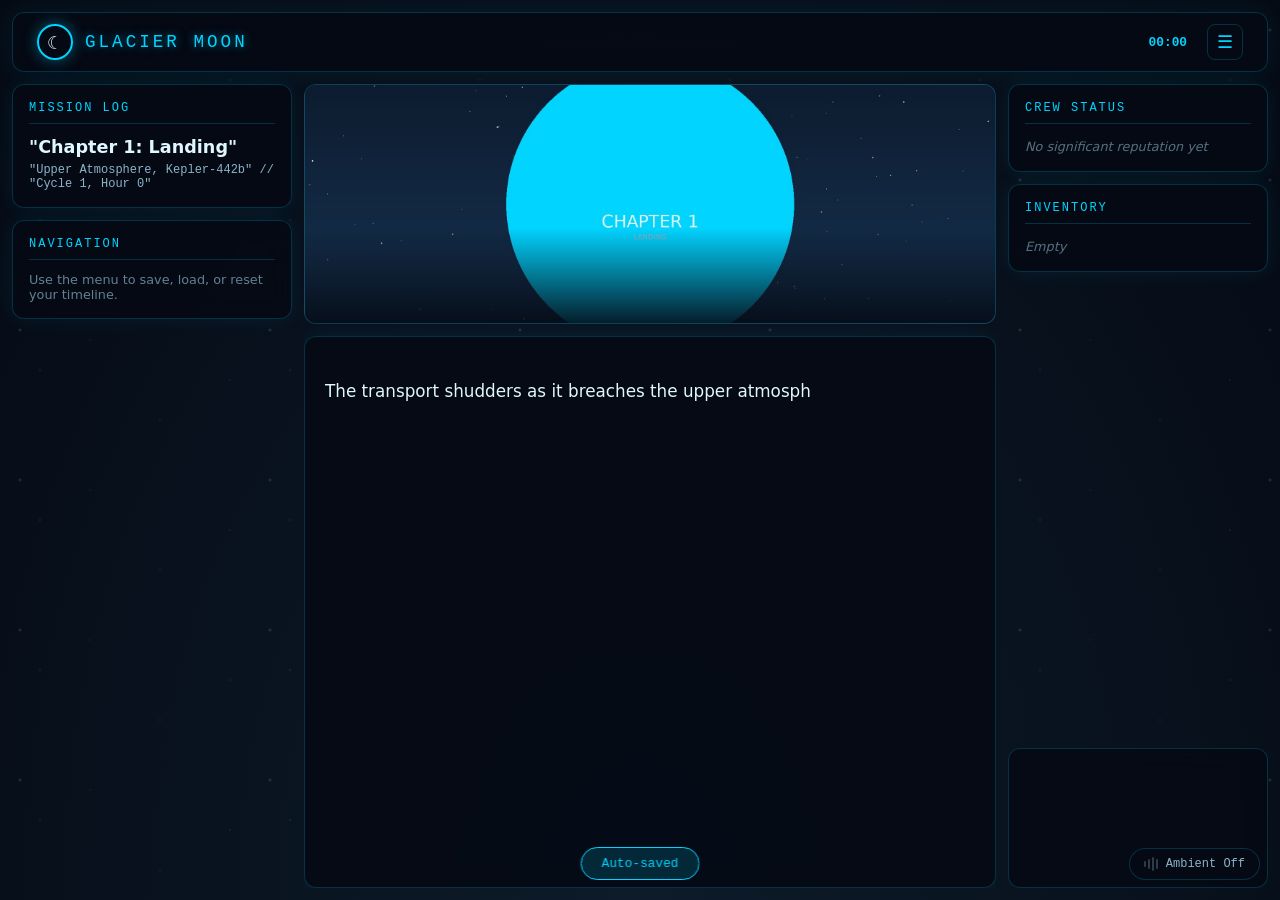
==== index.html @ 94b6f499 "feat: wire up modular V2 engine with markdown chapters, HUD, TTS, ambient audio" ====
<!DOCTYPE html>
<html lang="en">
<head>
<meta charset="UTF-8">
<meta name="viewport" content="width=device-width, initial-scale=1.0">
<title>Glacier Moon Outpost — Interactive Story</title>
<link rel="stylesheet" href="css/glacier.css">
<style>
  /* Audio toggle button */
  #audio-toggle {
    position: fixed;
    bottom: 20px;
    right: 20px;
    z-index: 50;
    padding: 8px 14px;
    background: rgba(5, 10, 20, 0.88);
    border: 1px solid rgba(0, 212, 255, 0.2);
    border-radius: 20px;
    font-size: 0.75rem;
    color: #8ab4c7;
    cursor: pointer;
    display: flex;
    align-items: center;
    gap: 8px;
    transition: all 0.2s;
    font-family: 'Courier New', monospace;
  }
  #audio-toggle:hover { border-color: #00d4ff; color: #00d4ff; }
  .sound-wave { display: flex; gap: 2px; align-items: center; height: 14px; }
  .sound-wave span { width: 2px; background: currentColor; border-radius: 1px; animation: wave 1s infinite ease-in-out; }
  .sound-wave span:nth-child(1) { height: 6px; animation-delay: 0s; }
  .sound-wave span:nth-child(2) { height: 10px; animation-delay: 0.2s; }
  .sound-wave span:nth-child(3) { height: 14px; animation-delay: 0.4s; }
  .sound-wave span:nth-child(4) { height: 10px; animation-delay: 0.6s; }
  @keyframes wave { 0%,100% { transform: scaleY(0.6); opacity: 0.4; } 50% { transform: scaleY(1); opacity: 1; } }
  .sound-wave.paused span { animation-play-state: paused; opacity: 0.3; }

  /* TTS button in dialogue */
  .speak-btn {
    width: 22px;
    height: 22px;
    border-radius: 50%;
    border: 1px solid var(--char-color, #00d4ff);
    background: transparent;
    color: var(--char-color, #00d4ff);
    cursor: pointer;
    font-size: 0.7rem;
    display: inline-flex;
    align-items: center;
    justify-content: center;
    transition: all 0.2s;
    margin-left: 8px;
  }
  .speak-btn:hover { background: var(--char-color, #00d4ff); color: #050a14; }
  .speak-btn.speaking { background: var(--char-color, #00d4ff); color: #050a14; animation: pulse 1s infinite; }
  @keyframes pulse { 0%,100% { opacity: 1; } 50% { opacity: 0.5; } }
</style>
</head>
<body>

<div id="glacier-app">
  <!-- Header -->
  <header class="app-header">
    <div class="logo">
      <div class="logo-icon">&#9790;</div>
      <div class="logo-text">GLACIER MOON</div>
    </div>
    <div class="header-meta">
      <span id="play-time">00:00</span>
      <button id="btn-menu" class="btn-icon" title="Menu">&#9776;</button>
    </div>
  </header>

  <!-- Left Panel: Chapter Info -->
  <aside class="left-panel">
    <div class="panel-box chapter-info">
      <div class="panel-title">Mission Log</div>
      <h2 id="chapter-title">Connecting...</h2>
      <div id="location-time">--</div>
    </div>
    <div class="panel-box">
      <div class="panel-title">Navigation</div>
      <div style="font-size:0.8rem;color:var(--text-secondary);opacity:0.7">
        Use the menu to save, load, or reset your timeline.
      </div>
    </div>
  </aside>

  <!-- Main Story Area -->
  <main class="main-panel">
    <div class="image-frame">
      <img id="chapter-image" src="" alt="Chapter scene">
    </div>
    <div class="story-scroll" id="story-content">
      <div class="content-block narration">
        <div class="narration-text">Establishing connection to GL-7 outpost...</div>
      </div>
    </div>
  </main>

  <!-- Right Panel: Stats & Inventory -->
  <aside class="right-panel">
    <div class="panel-box">
      <div class="panel-title">Crew Status</div>
      <div id="stats-panel"><span class="empty-hud">Awaiting telemetry...</span></div>
    </div>
    <div class="panel-box">
      <div class="panel-title">Inventory</div>
      <div id="inventory-panel"><span class="empty-hud">Empty</span></div>
    </div>
  </aside>

  <!-- Choices -->
  <div class="choices-area" id="choices-container">
    <button class="choice-btn continue-btn" onclick="location.reload()">
      <span class="choice-text">&#8635; Retry Connection</span>
    </button>
  </div>
</div>

<!-- Save Indicator -->
<div id="save-indicator">Auto-saved</div>

<!-- Menu Overlay -->
<div id="menu-overlay" class="menu-overlay">
  <div class="menu-box">
    <button id="btn-close-menu" class="menu-close">&times;</button>
    <h2>SYSTEM MENU</h2>
    <button id="btn-save" class="menu-btn">&#128190; Export Save Code</button>
    <button id="btn-load" class="menu-btn">&#128194; Import Save Code</button>
    <button id="btn-reset" class="menu-btn danger">&#9851; Reset Timeline</button>
  </div>
</div>

<!-- Ambient Audio Toggle -->
<div id="audio-toggle" onclick="toggleAmbient()">
  <div class="sound-wave paused" id="wave-icon"><span></span><span></span><span></span><span></span></div>
  <span id="audio-label">Ambient Off</span>
</div>

<!-- Scripts -->
<script src="js/state.js"></script>
<script src="js/parser.js"></script>
<script src="js/engine.js"></script>

<script>
// ================= AMBIENT AUDIO (Web Audio API) =================
let ambientEnabled = false;
let ambientCtx = null;
let ambientOsc = null;
let ambientGain = null;

function toggleAmbient() {
  if (!ambientEnabled) {
    startAmbient();
  } else {
    stopAmbient();
  }
}

function startAmbient() {
  if (!window.AudioContext && !window.webkitAudioContext) {
    console.warn("Web Audio not supported");
    return;
  }
  ambientCtx = new (window.AudioContext || window.webkitAudioContext)();

  const freqs = [55, 110, 165];
  ambientGain = ambientCtx.createGain();
  ambientGain.gain.value = 0.08;
  ambientGain.connect(ambientCtx.destination);

  ambientOsc = freqs.map(f => {
    const osc = ambientCtx.createOscillator();
    osc.type = 'sine';
    osc.frequency.value = f;
    const gain = ambientCtx.createGain();
    gain.gain.value = 0.3;
    osc.connect(gain);
    gain.connect(ambientGain);
    osc.start();
    const lfo = ambientCtx.createOscillator();
    lfo.frequency.value = 0.1 + Math.random() * 0.2;
    const lfoGain = ambientCtx.createGain();
    lfoGain.gain.value = 2;
    lfo.connect(lfoGain);
    lfoGain.connect(osc.frequency);
    lfo.start();
    return { osc, gain, lfo, lfoGain };
  });

  ambientEnabled = true;
  document.getElementById('audio-label').textContent = 'Ambient On';
  document.getElementById('wave-icon').classList.remove('paused');
}

function stopAmbient() {
  if (ambientOsc) {
    ambientOsc.forEach(o => { o.osc.stop(); o.lfo.stop(); });
    ambientOsc = null;
  }
  if (ambientCtx) {
    ambientCtx.close();
    ambientCtx = null;
  }
  ambientEnabled = false;
  document.getElementById('audio-label').textContent = 'Ambient Off';
  document.getElementById('wave-icon').classList.add('paused');
}

// ================= TTS =================
function speakDialogue(text, btn) {
  if (!('speechSynthesis' in window)) return;
  window.speechSynthesis.cancel();

  const utter = new SpeechSynthesisUtterance(text);
  utter.rate = 0.9;
  utter.pitch = 0.95;
  utter.volume = 1;

  const voices = window.speechSynthesis.getVoices();
  const preferred = voices.find(v => v.name.includes('Google US English') || v.name.includes('Samantha') || v.name.includes('Daniel'));
  if (preferred) utter.voice = preferred;

  if (btn) {
    btn.classList.add('speaking');
    utter.onend = () => btn.classList.remove('speaking');
    utter.onerror = () => btn.classList.remove('speaking');
  }
  window.speechSynthesis.speak(utter);
}

if ('speechSynthesis' in window) {
  window.speechSynthesis.onvoiceschanged = () => window.speechSynthesis.getVoices();
}
</script>

</body>
</html>
---- css/glacier.css ----
/* ===== GLACIER MOON THEME ===== */
:root {
    --ice-primary: #00d4ff;
    --ice-secondary: #7fdbff;
    --ice-dim: #005f73;
    --deep-space: #050a14;
    --panel-bg: rgba(5, 10, 20, 0.88);
    --glass-border: rgba(0, 212, 255, 0.2);
    --glass-glow: rgba(0, 212, 255, 0.08);
    --text-primary: #e0f7ff;
    --text-secondary: #8ab4c7;
    --danger: #ff4757;
    --warning: #ffd700;
    --success: #2ed573;
    --font-mono: 'Courier New', monospace;
    --font-body: 'Segoe UI', system-ui, sans-serif;
}

* {
    margin: 0;
    padding: 0;
    box-sizing: border-box;
}

body {
    background: var(--deep-space);
    color: var(--text-primary);
    font-family: var(--font-body);
    overflow: hidden;
    height: 100vh;
    width: 100vw;
}

/* Animated starfield background */
body::before {
    content: '';
    position: fixed;
    top: 0; left: 0; right: 0; bottom: 0;
    background: 
        radial-gradient(ellipse at bottom, #0d1b2a 0%, #050a14 100%);
    z-index: -2;
}

body::after {
    content: '';
    position: fixed;
    top: 0; left: 0; right: 0; bottom: 0;
    background-image: 
        radial-gradient(2px 2px at 20px 30px, rgba(255,255,255,0.3), transparent),
        radial-gradient(2px 2px at 40px 70px, rgba(0,212,255,0.2), transparent),
        radial-gradient(1px 1px at 90px 40px, rgba(255,255,255,0.2), transparent),
        radial-gradient(2px 2px at 160px 120px, rgba(0,212,255,0.15), transparent),
        radial-gradient(1px 1px at 230px 80px, rgba(255,255,255,0.25), transparent);
    background-size: 250px 150px;
    animation: stars 120s linear infinite;
    z-index: -1;
    opacity: 0.6;
}

@keyframes stars {
    from { transform: translateY(0); }
    to { transform: translateY(-150px); }
}

/* ===== MAIN LAYOUT ===== */
#glacier-app {
    display: grid;
    grid-template-columns: 280px 1fr 260px;
    grid-template-rows: 60px 1fr 140px;
    grid-template-areas:
        "header header header"
        "left main right"
        "left main choices";
    height: 100vh;
    gap: 12px;
    padding: 12px;
    transition: opacity 0.3s ease;
}

#glacier-app.transitioning {
    opacity: 0;
}

/* ===== HEADER ===== */
.app-header {
    grid-area: header;
    display: flex;
    align-items: center;
    justify-content: space-between;
    padding: 0 24px;
    background: var(--panel-bg);
    border: 1px solid var(--glass-border);
    border-radius: 12px;
    backdrop-filter: blur(12px);
    box-shadow: 0 0 30px var(--glass-glow);
}

.logo {
    display: flex;
    align-items: center;
    gap: 12px;
}

.logo-icon {
    width: 36px;
    height: 36px;
    border: 2px solid var(--ice-primary);
    border-radius: 50%;
    display: flex;
    align-items: center;
    justify-content: center;
    font-size: 18px;
    box-shadow: 0 0 15px rgba(0, 212, 255, 0.4);
    animation: pulse-glow 3s ease-in-out infinite;
}

@keyframes pulse-glow {
    0%, 100% { box-shadow: 0 0 15px rgba(0, 212, 255, 0.4); }
    50% { box-shadow: 0 0 25px rgba(0, 212, 255, 0.7); }
}

.logo-text {
    font-family: var(--font-mono);
    font-size: 1.1rem;
    letter-spacing: 3px;
    color: var(--ice-primary);
    text-shadow: 0 0 10px rgba(0, 212, 255, 0.5);
}

.header-meta {
    display: flex;
    align-items: center;
    gap: 20px;
    font-family: var(--font-mono);
    font-size: 0.8rem;
    color: var(--text-secondary);
}

#play-time {
    color: var(--ice-primary);
    font-weight: bold;
}

.btn-icon {
    background: transparent;
    border: 1px solid var(--glass-border);
    color: var(--ice-primary);
    width: 36px;
    height: 36px;
    border-radius: 8px;
    cursor: pointer;
    font-size: 1.1rem;
    transition: all 0.2s;
}

.btn-icon:hover {
    background: rgba(0, 212, 255, 0.1);
    border-color: var(--ice-primary);
    box-shadow: 0 0 15px rgba(0, 212, 255, 0.3);
}

/* ===== LEFT PANEL (NAV/CHAPTERS) ===== */
.left-panel {
    grid-area: left;
    display: flex;
    flex-direction: column;
    gap: 12px;
}

.panel-box {
    background: var(--panel-bg);
    border: 1px solid var(--glass-border);
    border-radius: 12px;
    backdrop-filter: blur(12px);
    padding: 16px;
    box-shadow: 0 0 20px var(--glass-glow);
}

.panel-title {
    font-family: var(--font-mono);
    font-size: 0.75rem;
    letter-spacing: 2px;
    color: var(--ice-primary);
    margin-bottom: 12px;
    text-transform: uppercase;
    border-bottom: 1px solid var(--glass-border);
    padding-bottom: 8px;
}

.chapter-info h2 {
    font-size: 1.1rem;
    color: var(--text-primary);
    margin-bottom: 4px;
    line-height: 1.3;
}

#location-time {
    font-family: var(--font-mono);
    font-size: 0.75rem;
    color: var(--text-secondary);
}

/* ===== MAIN STORY AREA ===== */
.main-panel {
    grid-area: main;
    display: flex;
    flex-direction: column;
    gap: 12px;
    overflow: hidden;
}

.image-frame {
    height: 240px;
    border-radius: 12px;
    overflow: hidden;
    border: 1px solid var(--glass-border);
    position: relative;
    background: linear-gradient(135deg, #0a1525, #1a2b3d);
    transition: opacity 0.5s ease;
}

.image-frame img {
    width: 100%;
    height: 100%;
    object-fit: cover;
    transition: transform 8s ease;
}

.image-frame:hover img {
    transform: scale(1.05);
}

.image-frame::after {
    content: '';
    position: absolute;
    inset: 0;
    background: linear-gradient(to bottom, transparent 60%, rgba(5,10,20,0.9) 100%);
    pointer-events: none;
}

.story-scroll {
    flex: 1;
    overflow-y: auto;
    padding: 20px;
    background: var(--panel-bg);
    border: 1px solid var(--glass-border);
    border-radius: 12px;
    backdrop-filter: blur(12px);
    box-shadow: 0 0 20px var(--glass-glow);
    scroll-behavior: smooth;
}

.story-scroll::-webkit-scrollbar {
    width: 6px;
}

.story-scroll::-webkit-scrollbar-track {
    background: transparent;
}

.story-scroll::-webkit-scrollbar-thumb {
    background: var(--ice-dim);
    border-radius: 3px;
}

/* ===== CONTENT BLOCKS ===== */
.content-block {
    margin-bottom: 20px;
    animation: fadeInUp 0.5s ease forwards;
    opacity: 0;
}

@keyframes fadeInUp {
    from { opacity: 0; transform: translateY(10px); }
    to { opacity: 1; transform: translateY(0); }
}

.narration-text {
    font-size: 1.05rem;
    line-height: 1.7;
    color: var(--text-primary);
    text-shadow: 0 0 2px rgba(0,0,0,0.5);
}

.dialogue-header {
    display: flex;
    align-items: center;
    gap: 10px;
    margin-bottom: 8px;
    padding-left: 12px;
    border-left: 3px solid var(--char-color, var(--ice-primary));
}

.char-avatar {
    width: 40px;
    height: 40px;
    border-radius: 50%;
    border: 2px solid var(--char-color, var(--ice-primary));
    object-fit: cover;
    box-shadow: 0 0 10px var(--char-color, var(--ice-primary));
}

.char-name {
    font-weight: bold;
    color: var(--char-color, var(--ice-primary));
    font-size: 0.95rem;
}

.emotion-tag {
    font-family: var(--font-mono);
    font-size: 0.65rem;
    padding: 2px 8px;
    border-radius: 4px;
    background: rgba(0,0,0,0.4);
    color: var(--text-secondary);
    text-transform: uppercase;
    letter-spacing: 1px;
}

.dialogue-text {
    margin-left: 12px;
    padding: 12px 16px;
    background: rgba(0, 212, 255, 0.05);
    border-left: 2px solid var(--char-color, var(--ice-primary));
    border-radius: 0 8px 8px 0;
    font-size: 1rem;
    line-height: 1.6;
    color: var(--text-primary);
    min-height: 24px;
}

/* ===== CHOICES ===== */
.choices-area {
    grid-area: choices;
    display: flex;
    flex-direction: column;
    gap: 8px;
    padding: 12px;
    background: var(--panel-bg);
    border: 1px solid var(--glass-border);
    border-radius: 12px;
    backdrop-filter: blur(12px);
    overflow-y: auto;
    max-height: 140px;
}

.choice-btn {
    display: flex;
    flex-direction: column;
    align-items: flex-start;
    width: 100%;
    padding: 12px 16px;
    background: rgba(0, 212, 255, 0.05);
    border: 1px solid var(--glass-border);
    border-radius: 8px;
    color: var(--text-primary);
    cursor: pointer;
    text-align: left;
    transition: all 0.25s ease;
    animation: slideIn 0.4s ease forwards;
    opacity: 0;
    position: relative;
    overflow: hidden;
}

@keyframes slideIn {
    from { opacity: 0; transform: translateX(-20px); }
    to { opacity: 1; transform: translateX(0); }
}

.choice-btn::before {
    content: '';
    position: absolute;
    left: 0;
    top: 0;
    bottom: 0;
    width: 3px;
    background: var(--ice-primary);
    opacity: 0;
    transition: opacity 0.2s;
}

.choice-btn:hover {
    background: rgba(0, 212, 255, 0.12);
    border-color: var(--ice-primary);
    transform: translateX(4px);
    box-shadow: 0 0 20px rgba(0, 212, 255, 0.15);
}

.choice-btn:hover::before {
    opacity: 1;
}

.choice-text {
    font-size: 0.95rem;
    font-weight: 500;
    color: var(--ice-secondary);
    margin-bottom: 2px;
}

.choice-flavor {
    font-size: 0.8rem;
    color: var(--text-secondary);
    font-style: italic;
}

.choice-effects {
    font-family: var(--font-mono);
    font-size: 0.7rem;
    color: var(--warning);
    margin-top: 4px;
    opacity: 0.8;
}

.choice-item {
    font-family: var(--font-mono);
    font-size: 0.7rem;
    margin-top: 2px;
    padding: 2px 6px;
    border-radius: 4px;
    display: inline-block;
}

.choice-item.gain {
    color: var(--success);
    background: rgba(46, 213, 115, 0.1);
}

.choice-item.loss {
    color: var(--danger);
    background: rgba(255, 71, 87, 0.1);
}

.continue-btn {
    background: rgba(0, 212, 255, 0.15) !important;
    border-color: var(--ice-primary) !important;
    text-align: center !important;
    align-items: center !important;
}

/* ===== RIGHT PANEL (STATS) ===== */
.right-panel {
    grid-area: right;
    display: flex;
    flex-direction: column;
    gap: 12px;
}

.empty-hud {
    font-size: 0.8rem;
    color: var(--text-secondary);
    font-style: italic;
    opacity: 0.6;
}

.stat-row {
    display: grid;
    grid-template-columns: 1fr 60px 30px;
    align-items: center;
    gap: 8px;
    margin-bottom: 8px;
    font-size: 0.8rem;
}

.stat-name {
    color: var(--text-secondary);
    font-size: 0.75rem;
}

.stat-bar {
    height: 4px;
    background: rgba(255,255,255,0.1);
    border-radius: 2px;
    overflow: hidden;
}

.stat-fill {
    height: 100%;
    border-radius: 2px;
    transition: width 0.5s ease;
}

.stat-val {
    font-family: var(--font-mono);
    font-size: 0.75rem;
    text-align: right;
}

.inv-item {
    display: inline-block;
    padding: 4px 10px;
    margin: 4px;
    background: rgba(0, 212, 255, 0.1);
    border: 1px solid var(--glass-border);
    border-radius: 6px;
    font-size: 0.75rem;
    color: var(--ice-secondary);
    font-family: var(--font-mono);
    text-transform: uppercase;
    letter-spacing: 1px;
}

/* ===== ENDING BADGE ===== */
.ending-badge {
    margin-top: 30px;
    padding: 30px;
    border-radius: 12px;
    text-align: center;
    position: relative;
    overflow: hidden;
    animation: endingPulse 2s ease-in-out infinite;
}

@keyframes endingPulse {
    0%, 100% { box-shadow: 0 0 20px rgba(0,0,0,0.5); }
    50% { box-shadow: 0 0 40px rgba(0, 212, 255, 0.3); }
}

.ending-badge.golden {
    background: linear-gradient(135deg, rgba(255,215,0,0.15), rgba(0,212,255,0.1));
    border: 1px solid rgba(255,215,0,0.4);
}

.ending-badge.silver {
    background: linear-gradient(135deg, rgba(192,192,192,0.15), rgba(0,212,255,0.1));
    border: 1px solid rgba(192,192,192,0.4);
}

.ending-badge.bronze {
    background: linear-gradient(135deg, rgba(205,127,50,0.15), rgba(0,212,255,0.1));
    border: 1px solid rgba(205,127,50,0.4);
}

.badge-glow {
    position: absolute;
    inset: -50%;
    background: conic-gradient(from 0deg, transparent, var(--ice-primary), transparent 30%);
    animation: rotate 4s linear infinite;
    opacity: 0.1;
}

@keyframes rotate {
    to { transform: rotate(360deg); }
}

.badge-content {
    position: relative;
    z-index: 1;
}

.badge-content h2 {
    font-family: var(--font-mono);
    letter-spacing: 4px;
    margin-bottom: 8px;
}

/* ===== SAVE INDICATOR ===== */
#save-indicator {
    position: fixed;
    bottom: 20px;
    left: 50%;
    transform: translateX(-50%) translateY(20px);
    padding: 8px 20px;
    background: rgba(0, 212, 255, 0.15);
    border: 1px solid var(--ice-primary);
    border-radius: 20px;
    font-family: var(--font-mono);
    font-size: 0.8rem;
    color: var(--ice-primary);
    opacity: 0;
    transition: all 0.3s ease;
    pointer-events: none;
    z-index: 100;
    backdrop-filter: blur(8px);
}

#save-indicator.show {
    opacity: 1;
    transform: translateX(-50%) translateY(0);
}

/* ===== MENU OVERLAY ===== */
.menu-overlay {
    position: fixed;
    inset: 0;
    background: rgba(5, 10, 20, 0.95);
    backdrop-filter: blur(20px);
    z-index: 1000;
    display: flex;
    align-items: center;
    justify-content: center;
    opacity: 0;
    pointer-events: none;
    transition: opacity 0.3s ease;
}

.menu-overlay.active {
    opacity: 1;
    pointer-events: all;
}

.menu-box {
    background: var(--panel-bg);
    border: 1px solid var(--glass-border);
    border-radius: 16px;
    padding: 40px;
    max-width: 500px;
    width: 90%;
    box-shadow: 0 0 60px var(--glass-glow);
}

.menu-box h2 {
    font-family: var(--font-mono);
    color: var(--ice-primary);
    margin-bottom: 24px;
    text-align: center;
    letter-spacing: 3px;
}

.menu-btn {
    display: block;
    width: 100%;
    padding: 14px;
    margin-bottom: 12px;
    background: rgba(0, 212, 255, 0.08);
    border: 1px solid var(--glass-border);
    border-radius: 8px;
    color: var(--text-primary);
    font-family: var(--font-body);
    font-size: 1rem;
    cursor: pointer;
    transition: all 0.2s;
}

.menu-btn:hover {
    background: rgba(0, 212, 255, 0.15);
    border-color: var(--ice-primary);
    transform: translateY(-2px);
    box-shadow: 0 5px 20px rgba(0, 212, 255, 0.2);
}

.menu-btn.danger {
    border-color: var(--danger);
    color: var(--danger);
}

.menu-btn.danger:hover {
    background: rgba(255, 71, 87, 0.15);
    box-shadow: 0 5px 20px rgba(255, 71, 87, 0.2);
}

.menu-close {
    position: absolute;
    top: 20px;
    right: 20px;
    background: none;
    border: 1px solid var(--glass-border);
    color: var(--text-secondary);
    width: 40px;
    height: 40px;
    border-radius: 50%;
    cursor: pointer;
    font-size: 1.2rem;
    transition: all 0.2s;
}

.menu-close:hover {
    border-color: var(--ice-primary);
    color: var(--ice-primary);
}

/* ===== RESPONSIVE ===== */
@media (max-width: 1200px) {
    #glacier-app {
        grid-template-columns: 220px 1fr 220px;
    }
}

@media (max-width: 900px) {
    #glacier-app {
        grid-template-columns: 1fr;
        grid-template-rows: 60px 200px 1fr auto auto;
        grid-template-areas:
            "header"
            "main"
            "main"
            "choices"
            "left";
        overflow-y: auto;
    }
    .right-panel { display: none; }
    .left-panel { 
        flex-direction: row; 
        gap: 8px;
    }
    .panel-box { flex: 1; }
}
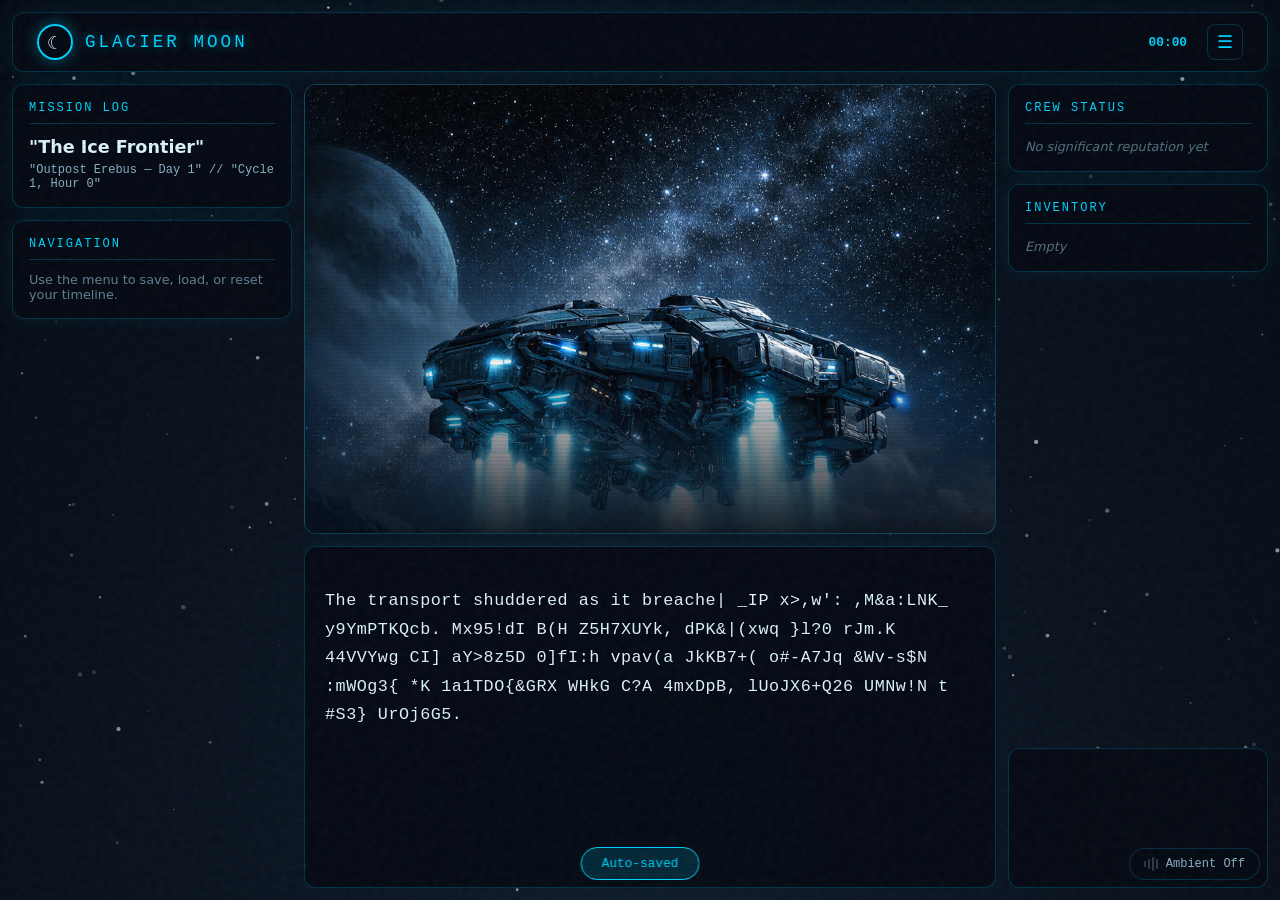
==== commit 4679cb29: "feat: full sci-fi UI overhaul — themes, CRT scanlines, noise, decryption typewriter, entity glitch, " ====
--- a/index.html
+++ b/index.html
@@ -58,6 +58,18 @@
 </head>
 <body>
 
+<!-- Canvas Starfield -->
+<canvas id="starfield-canvas"></canvas>
+
+<!-- CRT Scanlines -->
+<div id="scanlines"></div>
+
+<!-- Film Noise -->
+<div id="noise"></div>
+
+<!-- Chromatic Aberration Overlay -->
+<div id="chromatic"></div>
+
 <div id="glacier-app">
   <!-- Header -->
   <header class="app-header">
--- a/css/glacier.css
+++ b/css/glacier.css
@@ -210,24 +210,21 @@
 }
 
 .image-frame {
-    height: 240px;
+    max-height: 50vh;
     border-radius: 12px;
-    overflow: hidden;
+    overflow-y: auto;
+    overflow-x: hidden;
     border: 1px solid var(--glass-border);
     position: relative;
     background: linear-gradient(135deg, #0a1525, #1a2b3d);
     transition: opacity 0.5s ease;
+    scroll-behavior: smooth;
 }
 
 .image-frame img {
     width: 100%;
-    height: 100%;
-    object-fit: cover;
-    transition: transform 8s ease;
-}
-
-.image-frame:hover img {
-    transform: scale(1.05);
+    height: auto;
+    display: block;
 }
 
 .image-frame::after {
@@ -695,3 +692,238 @@
     }
     .panel-box { flex: 1; }
 }
+
+/* ===== CANVAS STARFIELD ===== */
+#starfield-canvas {
+    position: fixed;
+    top: 0; left: 0;
+    width: 100%; height: 100%;
+    z-index: -1;
+    pointer-events: none;
+}
+
+/* Remove old CSS starfield - canvas replaces it */
+body::after { display: none; }
+
+/* ===== CRT SCANLINES ===== */
+#scanlines {
+    position: fixed;
+    inset: 0;
+    z-index: 9998;
+    pointer-events: none;
+    background: repeating-linear-gradient(
+        0deg,
+        transparent,
+        transparent 2px,
+        rgba(0,0,0,0.15) 2px,
+        rgba(0,0,0,0.15) 4px
+    );
+    opacity: 0.35;
+}
+
+/* ===== FILM NOISE ===== */
+#noise {
+    position: fixed;
+    inset: 0;
+    z-index: 9997;
+    pointer-events: none;
+    opacity: 0.04;
+    background-image: url("data:image/svg+xml,%3Csvg viewBox='0 0 200 200' xmlns='http://www.w3.org/2000/svg'%3E%3Cfilter id='n'%3E%3CfeTurbulence type='fractalNoise' baseFrequency='0.65' numOctaves='3' stitchTiles='stitch'/%3E%3C/filter%3E%3Crect width='100%25' height='100%25' filter='url(%23n)'/%3E%3C/svg%3E");
+    animation: noise 0.5s steps(5) infinite;
+}
+
+@keyframes noise {
+    0% { transform: translate(0,0); }
+    20% { transform: translate(-2%,-2%); }
+    40% { transform: translate(2%,2%); }
+    60% { transform: translate(-1%,1%); }
+    80% { transform: translate(1%,-1%); }
+    100% { transform: translate(0,0); }
+}
+
+/* ===== CHROMATIC ABERRATION ===== */
+#chromatic {
+    position: fixed;
+    inset: 0;
+    z-index: 9996;
+    pointer-events: none;
+    opacity: 0;
+    transition: opacity 3s ease;
+    box-shadow: inset 0 0 100px rgba(255,0,100,0.08), inset 0 0 100px rgba(0,255,255,0.08);
+}
+
+#chromatic.active {
+    opacity: 1;
+    animation: chromatic-pulse 4s ease-in-out infinite;
+}
+
+@keyframes chromatic-pulse {
+    0%, 100% { box-shadow: inset 0 0 80px rgba(255,0,100,0.06), inset 0 0 80px rgba(0,255,255,0.06); }
+    50% { box-shadow: inset 0 0 120px rgba(255,0,100,0.12), inset 0 0 120px rgba(0,255,255,0.12); }
+}
+
+/* ===== GLITCH TEXT ===== */
+.glitch-text {
+    position: relative;
+    animation: glitch-skew 3s infinite;
+}
+
+.glitch-text::before,
+.glitch-text::after {
+    content: attr(data-text);
+    position: absolute;
+    top: 0; left: 0;
+    width: 100%; height: 100%;
+}
+
+.glitch-text::before {
+    left: 2px;
+    text-shadow: -2px 0 #ff00c1;
+    clip: rect(24px, 550px, 90px, 0);
+    animation: glitch-anim-1 2.5s infinite linear alternate-reverse;
+}
+
+.glitch-text::after {
+    left: -2px;
+    text-shadow: -2px 0 #00fff9;
+    clip: rect(85px, 550px, 140px, 0);
+    animation: glitch-anim-2 3s infinite linear alternate-reverse;
+}
+
+@keyframes glitch-anim-1 {
+    0% { clip: rect(20px, 9999px, 15px, 0); }
+    20% { clip: rect(60px, 9999px, 70px, 0); }
+    40% { clip: rect(20px, 9999px, 50px, 0); }
+    60% { clip: rect(10px, 9999px, 80px, 0); }
+    80% { clip: rect(50px, 9999px, 20px, 0); }
+    100% { clip: rect(70px, 9999px, 60px, 0); }
+}
+
+@keyframes glitch-anim-2 {
+    0% { clip: rect(10px, 9999px, 80px, 0); }
+    20% { clip: rect(80px, 9999px, 10px, 0); }
+    40% { clip: rect(30px, 9999px, 50px, 0); }
+    60% { clip: rect(60px, 9999px, 90px, 0); }
+    80% { clip: rect(15px, 9999px, 60px, 0); }
+    100% { clip: rect(50px, 9999px, 30px, 0); }
+}
+
+@keyframes glitch-skew {
+    0% { transform: skew(0deg); }
+    10% { transform: skew(-2deg); }
+    20% { transform: skew(2deg); }
+    30% { transform: skew(0deg); }
+    100% { transform: skew(0deg); }
+}
+
+/* ===== ENTITY DIALOGUE GLITCH ===== */
+.entity-dialogue .dialogue-text {
+    animation: entity-flicker 2s infinite;
+    text-shadow: 0 0 10px rgba(212, 175, 55, 0.3);
+}
+
+@keyframes entity-flicker {
+    0%, 100% { opacity: 1; }
+    5% { opacity: 0.8; }
+    10% { opacity: 1; }
+    15% { opacity: 0.9; }
+    20% { opacity: 1; }
+    50% { opacity: 0.95; }
+    52% { opacity: 0.7; }
+    54% { opacity: 0.95; }
+}
+
+/* ===== ORGANIC BREATHING BORDERS ===== */
+@keyframes border-breathe {
+    0%, 100% { box-shadow: 0 0 20px var(--glass-glow), inset 0 0 20px rgba(0,212,255,0.02); border-color: var(--glass-border); }
+    50% { box-shadow: 0 0 40px var(--glass-glow), inset 0 0 30px rgba(0,212,255,0.06); border-color: rgba(0,212,255,0.35); }
+}
+
+.panel-box {
+    animation: border-breathe 4s ease-in-out infinite;
+}
+
+/* ===== HOLOGRAPHIC TILT ===== */
+.image-frame {
+    transform-style: preserve-3d;
+    transition: transform 0.3s ease;
+}
+
+/* ===== DECRYPTION EFFECT ===== */
+.decrypting {
+    font-family: var(--font-mono);
+    letter-spacing: 0.5px;
+}
+
+/* ===== CHAPTER THEMES ===== */
+.theme-ice {
+    --ice-primary: #00d4ff;
+    --ice-secondary: #7fdbff;
+    --glass-border: rgba(0, 212, 255, 0.2);
+    --glass-glow: rgba(0, 212, 255, 0.08);
+}
+
+.theme-silence {
+    --ice-primary: #ff4757;
+    --ice-secondary: #ff6b81;
+    --glass-border: rgba(255, 71, 87, 0.25);
+    --glass-glow: rgba(255, 71, 87, 0.1);
+}
+
+.theme-deep {
+    --ice-primary: #ffa502;
+    --ice-secondary: #ffc048;
+    --glass-border: rgba(255, 165, 2, 0.25);
+    --glass-glow: rgba(255, 165, 2, 0.1);
+}
+
+.theme-contact {
+    --ice-primary: #a55eea;
+    --ice-secondary: #d6a2e8;
+    --glass-border: rgba(165, 94, 234, 0.3);
+    --glass-glow: rgba(165, 94, 234, 0.12);
+}
+
+.theme-awakening {
+    --ice-primary: #00d4ff;
+    --ice-secondary: #ffd700;
+    --glass-border: rgba(0, 212, 255, 0.25);
+    --glass-glow: rgba(255, 215, 0, 0.15);
+}
+
+.theme-contact #chromatic,
+.theme-awakening #chromatic {
+    opacity: 1;
+}
+
+/* ===== AMBIENT BACKGROUND SHIFT ===== */
+.theme-silence body::before {
+    background: radial-gradient(ellipse at bottom, #2a0a0a 0%, #050a14 100%);
+}
+
+.theme-deep body::before {
+    background: radial-gradient(ellipse at bottom, #2a1a00 0%, #050a14 100%);
+}
+
+.theme-contact body::before {
+    background: radial-gradient(ellipse at bottom, #1a0a2a 0%, #050a14 100%);
+}
+
+.theme-awakening body::before {
+    background: radial-gradient(ellipse at bottom, #0a1a2a 0%, #050a14 100%);
+}
+
+/* ===== SCROLLBAR THEMING ===== */
+::-webkit-scrollbar {
+    width: 6px;
+}
+::-webkit-scrollbar-track {
+    background: transparent;
+}
+::-webkit-scrollbar-thumb {
+    background: var(--ice-dim);
+    border-radius: 3px;
+}
+::-webkit-scrollbar-thumb:hover {
+    background: var(--ice-primary);
+}
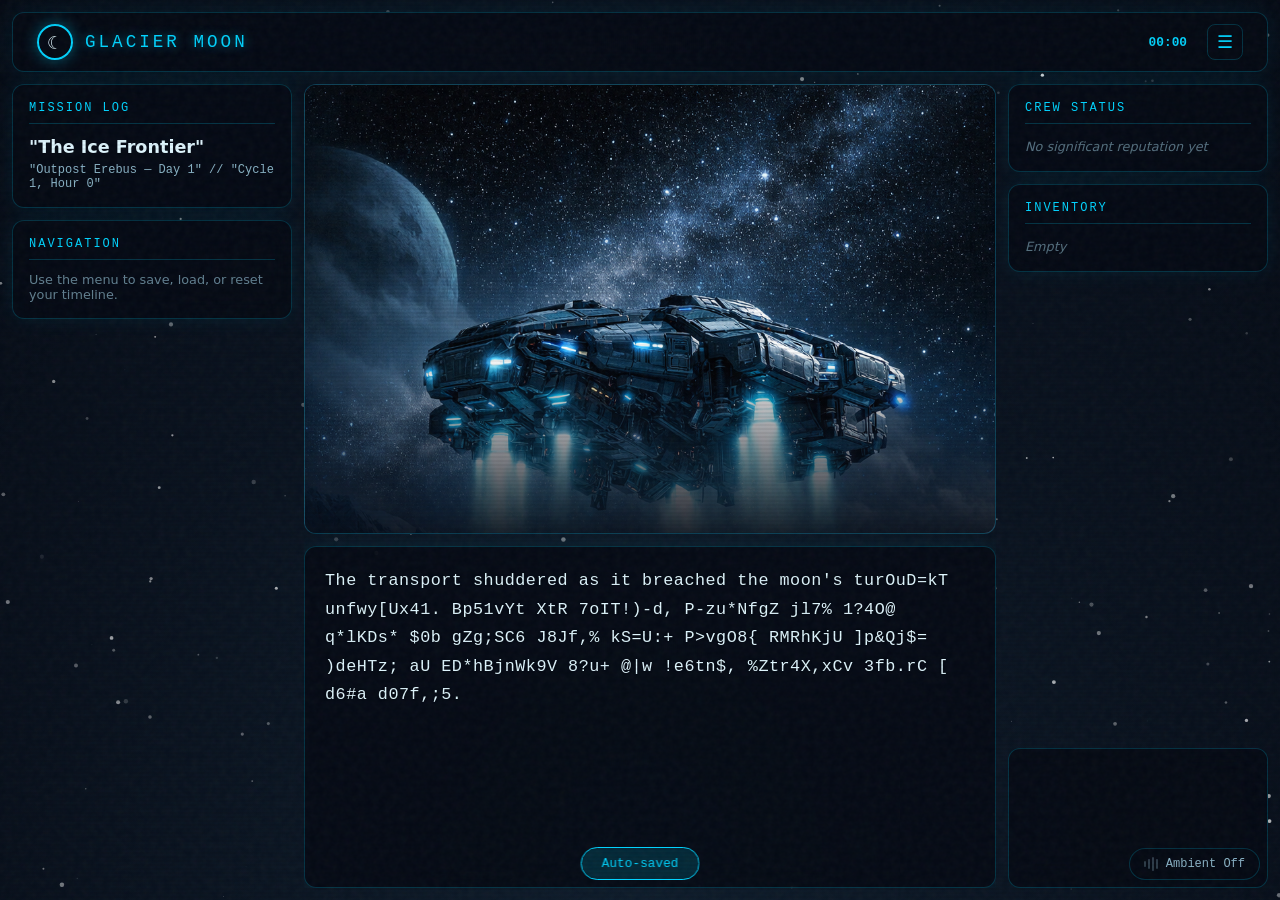
==== commit 4246f8a9: "feat: cross-platform start-server.sh, inline favicon, updated README with setup docs" ====
--- a/index.html
+++ b/index.html
@@ -5,6 +5,7 @@
 <meta name="viewport" content="width=device-width, initial-scale=1.0">
 <title>Glacier Moon Outpost — Interactive Story</title>
 <link rel="stylesheet" href="css/glacier.css">
+<link rel="icon" href="data:image/svg+xml,%3Csvg xmlns='http://www.w3.org/2000/svg' viewBox='0 0 100 100'%3E%3Ctext y='.9em' font-size='90'%3E🌙%3C/text%3E%3C/svg%3E">
 <style>
   /* Audio toggle button */
   #audio-toggle {
--- a/css/glacier.css
+++ b/css/glacier.css
@@ -846,7 +846,7 @@
 /* ===== HOLOGRAPHIC TILT ===== */
 .image-frame {
     transform-style: preserve-3d;
-    transition: transform 0.3s ease;
+    transition: opacity 0.5s ease, transform 0.3s ease;
 }
 
 /* ===== DECRYPTION EFFECT ===== */
